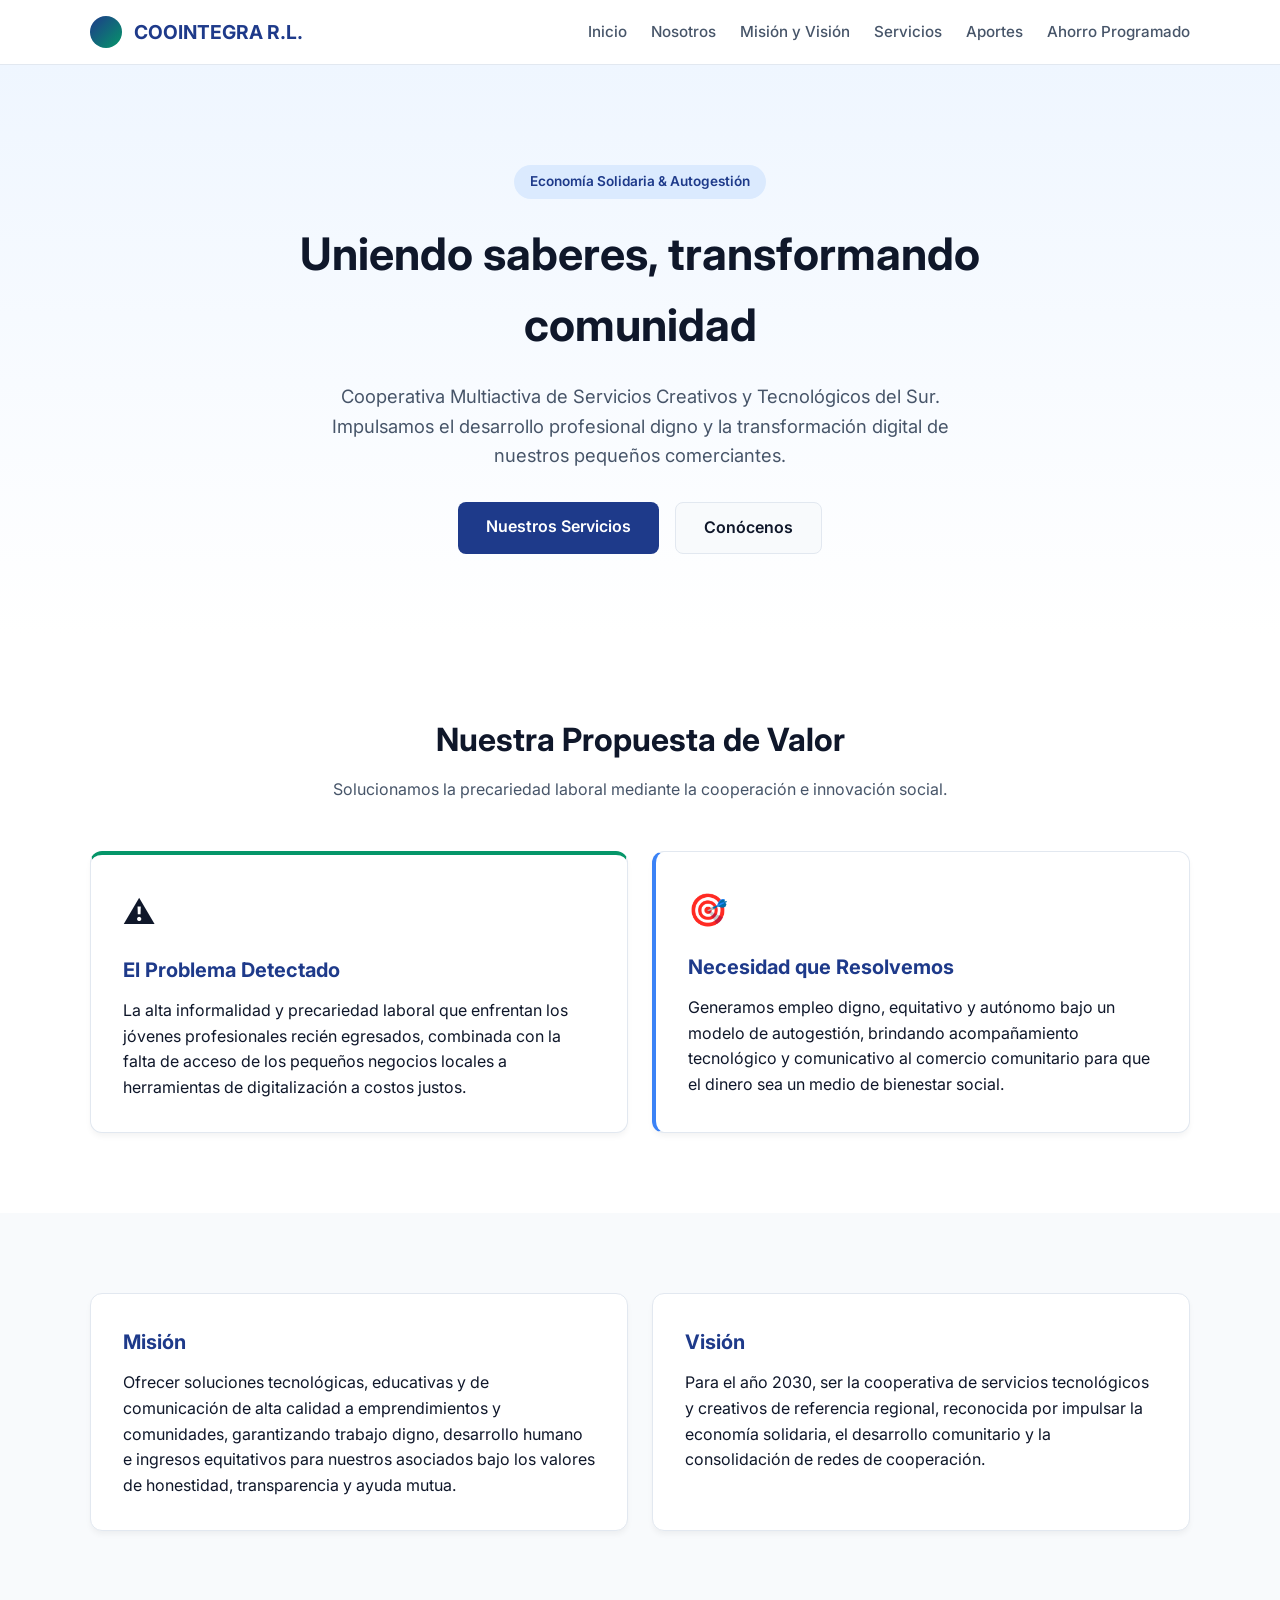
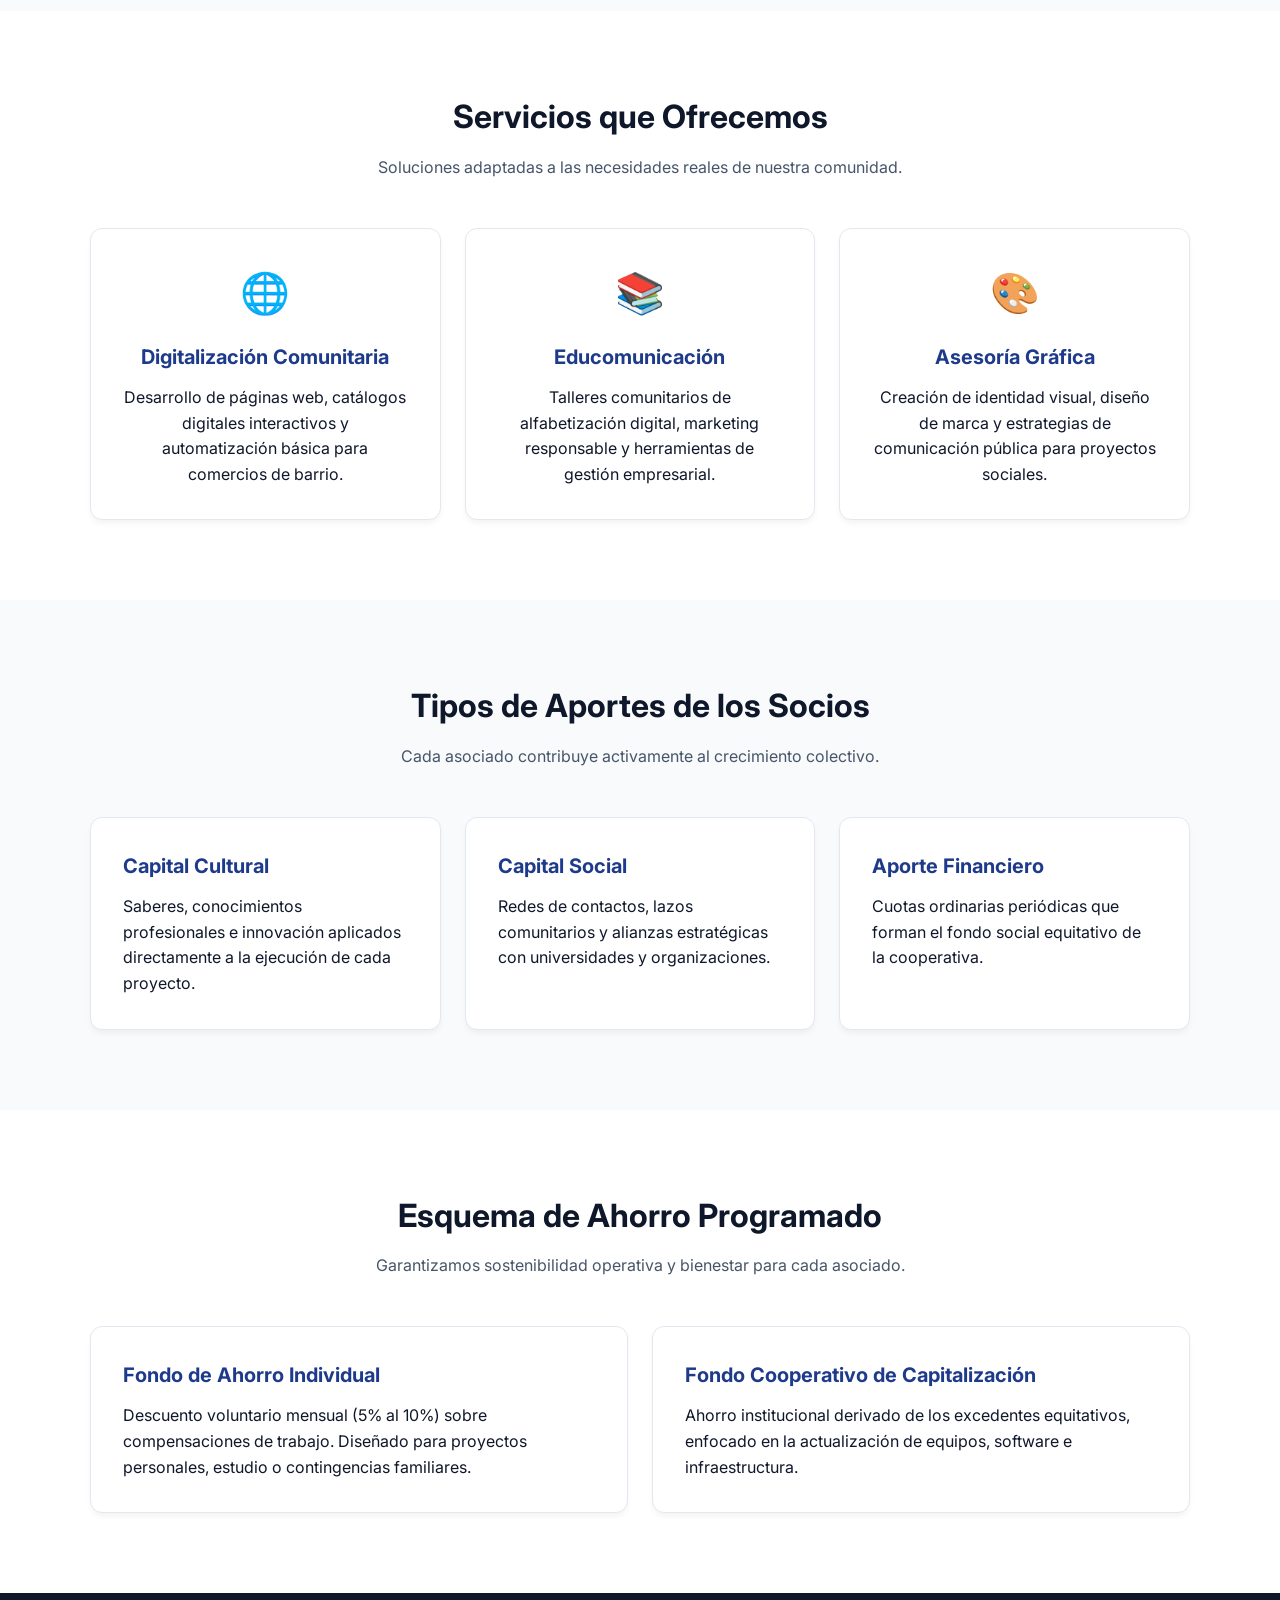
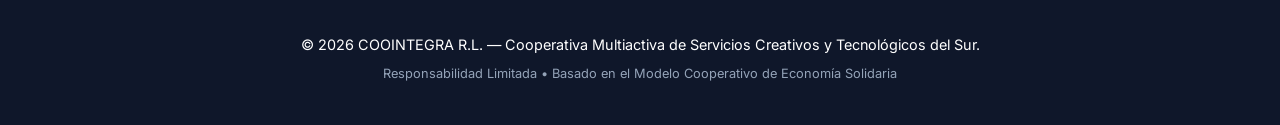
==== index.html @ c87e44e0 "Add files via upload" ====
<!DOCTYPE html>
<html lang="es">
<head>
    <meta charset="UTF-8">
    <meta name="viewport" content="width=device-width, initial-scale=1.0">
    <title>COOINTEGRA R.L.</title>
    <!-- Fuentes de Google -->
    <link rel="preconnect" href="https://fonts.googleapis.com">
    <link rel="preconnect" href="https://fonts.gstatic.com" crossorigin>
    <link href="https://fonts.googleapis.com/css2?family=Inter:wght@400;500;600;700&display=swap" rel="stylesheet">
    <!-- Archivo de estilos -->
    <link rel="stylesheet" href="styles.css">
</head>
<body>
    <header class="navbar">
        <div class="container nav-container">
            <div class="logo-container">
                <div class="logo-icon"></div>
                <span class="logo-text">COOINTEGRA R.L.</span>
            </div>
            <nav>
                <ul class="nav-links">
                    <li><a href="#inicio">Inicio</a></li>
                    <li><a href="#nosotros">Nosotros</a></li>
                    <li><a href="#mision-vision">Misión y Visión</a></li>
                    <li><a href="#servicios">Servicios</a></li>
                    <li><a href="#aportes">Aportes</a></li>
                    <li><a href="#ahorros">Ahorro Programado</a></li>
                </ul>
            </nav>
        </div>
    </header>

    <section id="inicio" class="hero">
        <div class="container">
            <span class="badge">Economía Solidaria &amp; Autogestión</span>
            <h1>Uniendo saberes, transformando comunidad</h1>
            <p>Cooperativa Multiactiva de Servicios Creativos y Tecnológicos del Sur. Impulsamos el desarrollo profesional digno y la transformación digital de nuestros pequeños comerciantes.</p>
            <div class="hero-buttons">
                <a href="#servicios" class="btn btn-primary">Nuestros Servicios</a>
                <a href="#nosotros" class="btn btn-secondary">Conócenos</a>
            </div>
        </div>
    </section>

    <section id="nosotros" class="section">
        <div class="container">
            <div class="section-title">
                <h2>Nuestra Propuesta de Valor</h2>
                <p>Solucionamos la precariedad laboral mediante la cooperación e innovación social.</p>
            </div>
            <div class="grid grid-2">
                <div class="card card-accent">
                    <div class="card-icon">⚠️</div>
                    <h3>El Problema Detectado</h3>
                    <p>La alta informalidad y precariedad laboral que enfrentan los jóvenes profesionales recién egresados, combinada con la falta de acceso de los pequeños negocios locales a herramientas de digitalización a costos justos.</p>
                </div>
                <div class="card highlight-card">
                    <div class="card-icon">🎯</div>
                    <h3>Necesidad que Resolvemos</h3>
                    <p>Generamos empleo digno, equitativo y autónomo bajo un modelo de autogestión, brindando acompañamiento tecnológico y comunicativo al comercio comunitario para que el dinero sea un medio de bienestar social.</p>
                </div>
            </div>
        </div>
    </section>

    <section id="mision-vision" class="section bg-light">
        <div class="container">
            <div class="grid grid-2">
                <div class="card">
                    <h3>Misión</h3>
                    <p>Ofrecer soluciones tecnológicas, educativas y de comunicación de alta calidad a emprendimientos y comunidades, garantizando trabajo digno, desarrollo humano e ingresos equitativos para nuestros asociados bajo los valores de honestidad, transparencia y ayuda mutua.</p>
                </div>
                <div class="card">
                    <h3>Visión</h3>
                    <p>Para el año 2030, ser la cooperativa de servicios tecnológicos y creativos de referencia regional, reconocida por impulsar la economía solidaria, el desarrollo comunitario y la consolidación de redes de cooperación.</p>
                </div>
            </div>
        </div>
    </section>

    <section id="servicios" class="section">
        <div class="container">
            <div class="section-title">
                <h2>Servicios que Ofrecemos</h2>
                <p>Soluciones adaptadas a las necesidades reales de nuestra comunidad.</p>
            </div>
            <div class="grid grid-3">
                <div class="card service-card">
                    <div class="service-icon">🌐</div>
                    <h3>Digitalización Comunitaria</h3>
                    <p>Desarrollo de páginas web, catálogos digitales interactivos y automatización básica para comercios de barrio.</p>
                </div>
                <div class="card service-card">
                    <div class="service-icon">📚</div>
                    <h3>Educomunicación</h3>
                    <p>Talleres comunitarios de alfabetización digital, marketing responsable y herramientas de gestión empresarial.</p>
                </div>
                <div class="card service-card">
                    <div class="service-icon">🎨</div>
                    <h3>Asesoría Gráfica</h3>
                    <p>Creación de identidad visual, diseño de marca y estrategias de comunicación pública para proyectos sociales.</p>
                </div>
            </div>
        </div>
    </section>

    <section id="aportes" class="section bg-light">
        <div class="container">
            <div class="section-title">
                <h2>Tipos de Aportes de los Socios</h2>
                <p>Cada asociado contribuye activamente al crecimiento colectivo.</p>
            </div>
            <div class="grid grid-3">
                <div class="card">
                    <h3>Capital Cultural</h3>
                    <p>Saberes, conocimientos profesionales e innovación aplicados directamente a la ejecución de cada proyecto.</p>
                </div>
                <div class="card">
                    <h3>Capital Social</h3>
                    <p>Redes de contactos, lazos comunitarios y alianzas estratégicas con universidades y organizaciones.</p>
                </div>
                <div class="card">
                    <h3>Aporte Financiero</h3>
                    <p>Cuotas ordinarias periódicas que forman el fondo social equitativo de la cooperativa.</p>
                </div>
            </div>
        </div>
    </section>

    <section id="ahorros" class="section">
        <div class="container">
            <div class="section-title">
                <h2>Esquema de Ahorro Programado</h2>
                <p>Garantizamos sostenibilidad operativa y bienestar para cada asociado.</p>
            </div>
            <div class="grid grid-2">
                <div class="card">
                    <h3>Fondo de Ahorro Individual</h3>
                    <p>Descuento voluntario mensual (5% al 10%) sobre compensaciones de trabajo. Diseñado para proyectos personales, estudio o contingencias familiares.</p>
                </div>
                <div class="card">
                    <h3>Fondo Cooperativo de Capitalización</h3>
                    <p>Ahorro institucional derivado de los excedentes equitativos, enfocado en la actualización de equipos, software e infraestructura.</p>
                </div>
            </div>
        </div>
    </section>

    <footer class="footer">
        <div class="container">
            <p>© 2026 COOINTEGRA R.L. — Cooperativa Multiactiva de Servicios Creativos y Tecnológicos del Sur.</p>
            <p class="footer-tagline">Responsabilidad Limitada • Basado en el Modelo Cooperativo de Economía Solidaria</p>
        </div>
    </footer>
</body>
</html>
---- styles.css ----
/* Variables de Color y Tipografía */
:root {
    --primary: #1e3a8a;
    --primary-light: #3b82f6;
    --accent: #059669;
    --bg-main: #ffffff;
    --bg-light: #f8fafc;
    --text-dark: #0f172a;
    --text-muted: #475569;
    --border-color: #e2e8f0;
    --radius: 12px;
    --transition: all 0.3s ease;
}

* {
    margin: 0;
    padding: 0;
    box-sizing: border-box;
}

body {
    font-family: 'Inter', sans-serif;
    background-color: var(--bg-main);
    color: var(--text-dark);
    line-height: 1.6;
}

.container {
    max-width: 1140px;
    margin: 0 auto;
    padding: 0 20px;
}

/* Navegación */
.navbar {
    background: rgba(255, 255, 255, 0.95);
    backdrop-filter: blur(10px);
    border-bottom: 1px solid var(--border-color);
    position: sticky;
    top: 0;
    z-index: 1000;
    padding: 16px 0;
}

.nav-container {
    display: flex;
    justify-content: space-between;
    align-items: center;
}

.logo-container {
    display: flex;
    align-items: center;
    gap: 12px;
}

.logo-icon {
    width: 32px;
    height: 32px;
    background: linear-gradient(135deg, var(--primary), var(--accent));
    border-radius: 50%;
}

.logo-text {
    font-weight: 700;
    font-size: 1.2rem;
    color: var(--primary);
}

.nav-links {
    display: flex;
    list-style: none;
    gap: 24px;
}

.nav-links a {
    text-decoration: none;
    color: var(--text-muted);
    font-size: 0.95rem;
    font-weight: 500;
    transition: var(--transition);
}

.nav-links a:hover {
    color: var(--primary);
}

/* Hero Section */
.hero {
    padding: 100px 0 80px;
    background: linear-gradient(180deg, #eff6ff 0%, #ffffff 100%);
    text-align: center;
}

.badge {
    background-color: #dbeafe;
    color: var(--primary);
    padding: 6px 16px;
    border-radius: 20px;
    font-size: 0.85rem;
    font-weight: 600;
    display: inline-block;
    margin-bottom: 20px;
}

.hero h1 {
    font-size: 2.8rem;
    font-weight: 700;
    color: var(--text-dark);
    max-width: 800px;
    margin: 0 auto 20px;
}

.hero p {
    font-size: 1.15rem;
    color: var(--text-muted);
    max-width: 680px;
    margin: 0 auto 32px;
}

.hero-buttons {
    display: flex;
    justify-content: center;
    gap: 16px;
}

.btn {
    padding: 12px 28px;
    border-radius: 8px;
    font-weight: 600;
    text-decoration: none;
    transition: var(--transition);
}

.btn-primary {
    background-color: var(--primary);
    color: white;
}

.btn-primary:hover {
    background-color: #1d4ed8;
}

.btn-secondary {
    background-color: var(--bg-light);
    color: var(--text-dark);
    border: 1px solid var(--border-color);
}

.btn-secondary:hover {
    background-color: #e2e8f0;
}

/* Secciones Generales */
.section {
    padding: 80px 0;
}

.bg-light {
    background-color: var(--bg-light);
}

.section-title {
    text-align: center;
    margin-bottom: 48px;
}

.section-title h2 {
    font-size: 2rem;
    color: var(--text-dark);
    margin-bottom: 12px;
}

.section-title p {
    color: var(--text-muted);
}

/* Grillas y Tarjetas */
.grid {
    display: grid;
    gap: 24px;
}

.grid-2 { grid-template-columns: repeat(auto-fit, minmax(320px, 1fr)); }
.grid-3 { grid-template-columns: repeat(auto-fit, minmax(280px, 1fr)); }

.card {
    background: white;
    padding: 32px;
    border-radius: var(--radius);
    border: 1px solid var(--border-color);
    box-shadow: 0 4px 6px -1px rgba(0, 0, 0, 0.05);
    transition: var(--transition);
}

.card:hover {
    transform: translateY(-4px);
    box-shadow: 0 10px 15px -3px rgba(0, 0, 0, 0.08);
}

.card-icon {
    font-size: 2rem;
    margin-bottom: 16px;
}

.card h3 {
    font-size: 1.25rem;
    margin-bottom: 12px;
    color: var(--primary);
}

.card-accent {
    border-top: 4px solid var(--accent);
}

.service-card {
    text-align: center;
}

.service-icon {
    font-size: 2.5rem;
    margin-bottom: 16px;
}

.highlight-card {
    border-left: 4px solid var(--primary-light);
}

/* Footer */
.footer {
    background-color: var(--text-dark);
    color: white;
    padding: 40px 0;
    text-align: center;
    font-size: 0.9rem;
}

.footer-tagline {
    color: #94a3b8;
    margin-top: 8px;
    font-size: 0.8rem;
}

/* Responsive */
@media (max-width: 768px) {
    .hero h1 { font-size: 2rem; }
    .nav-links { display: none; }
}
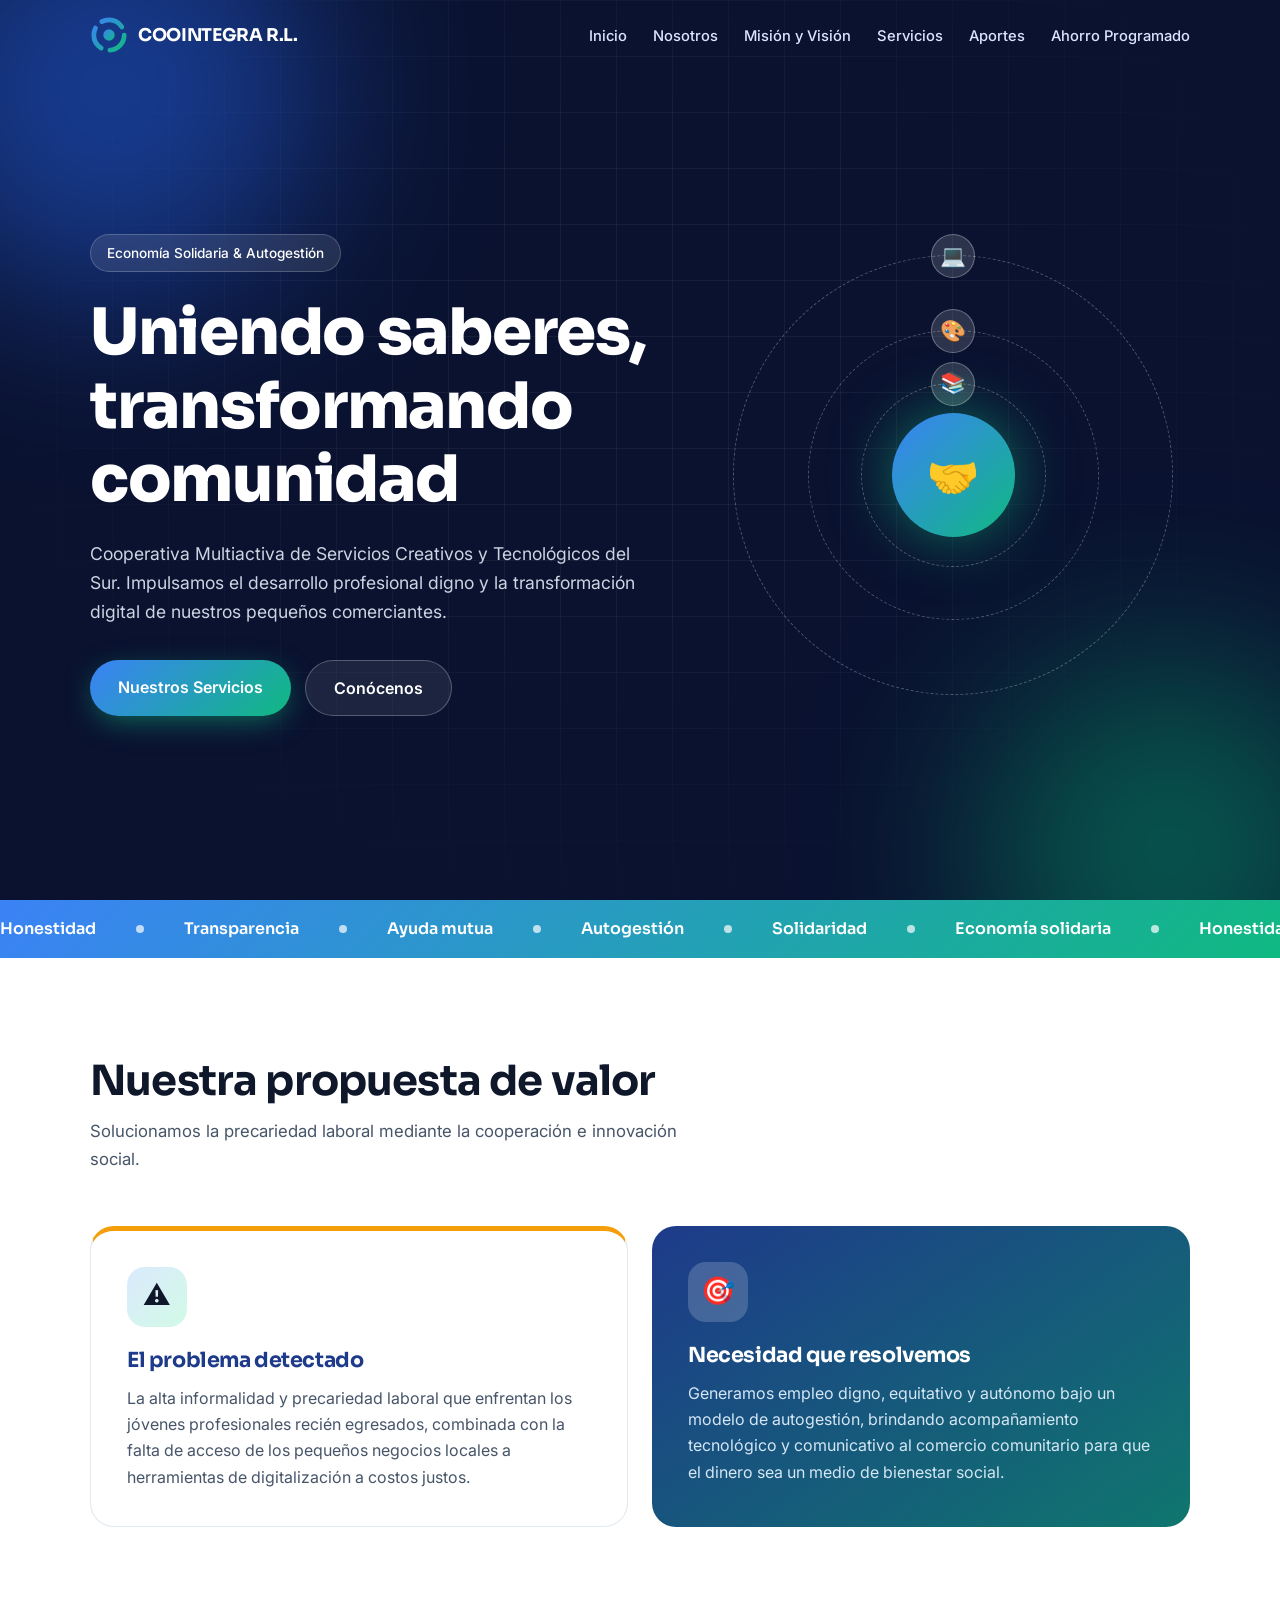
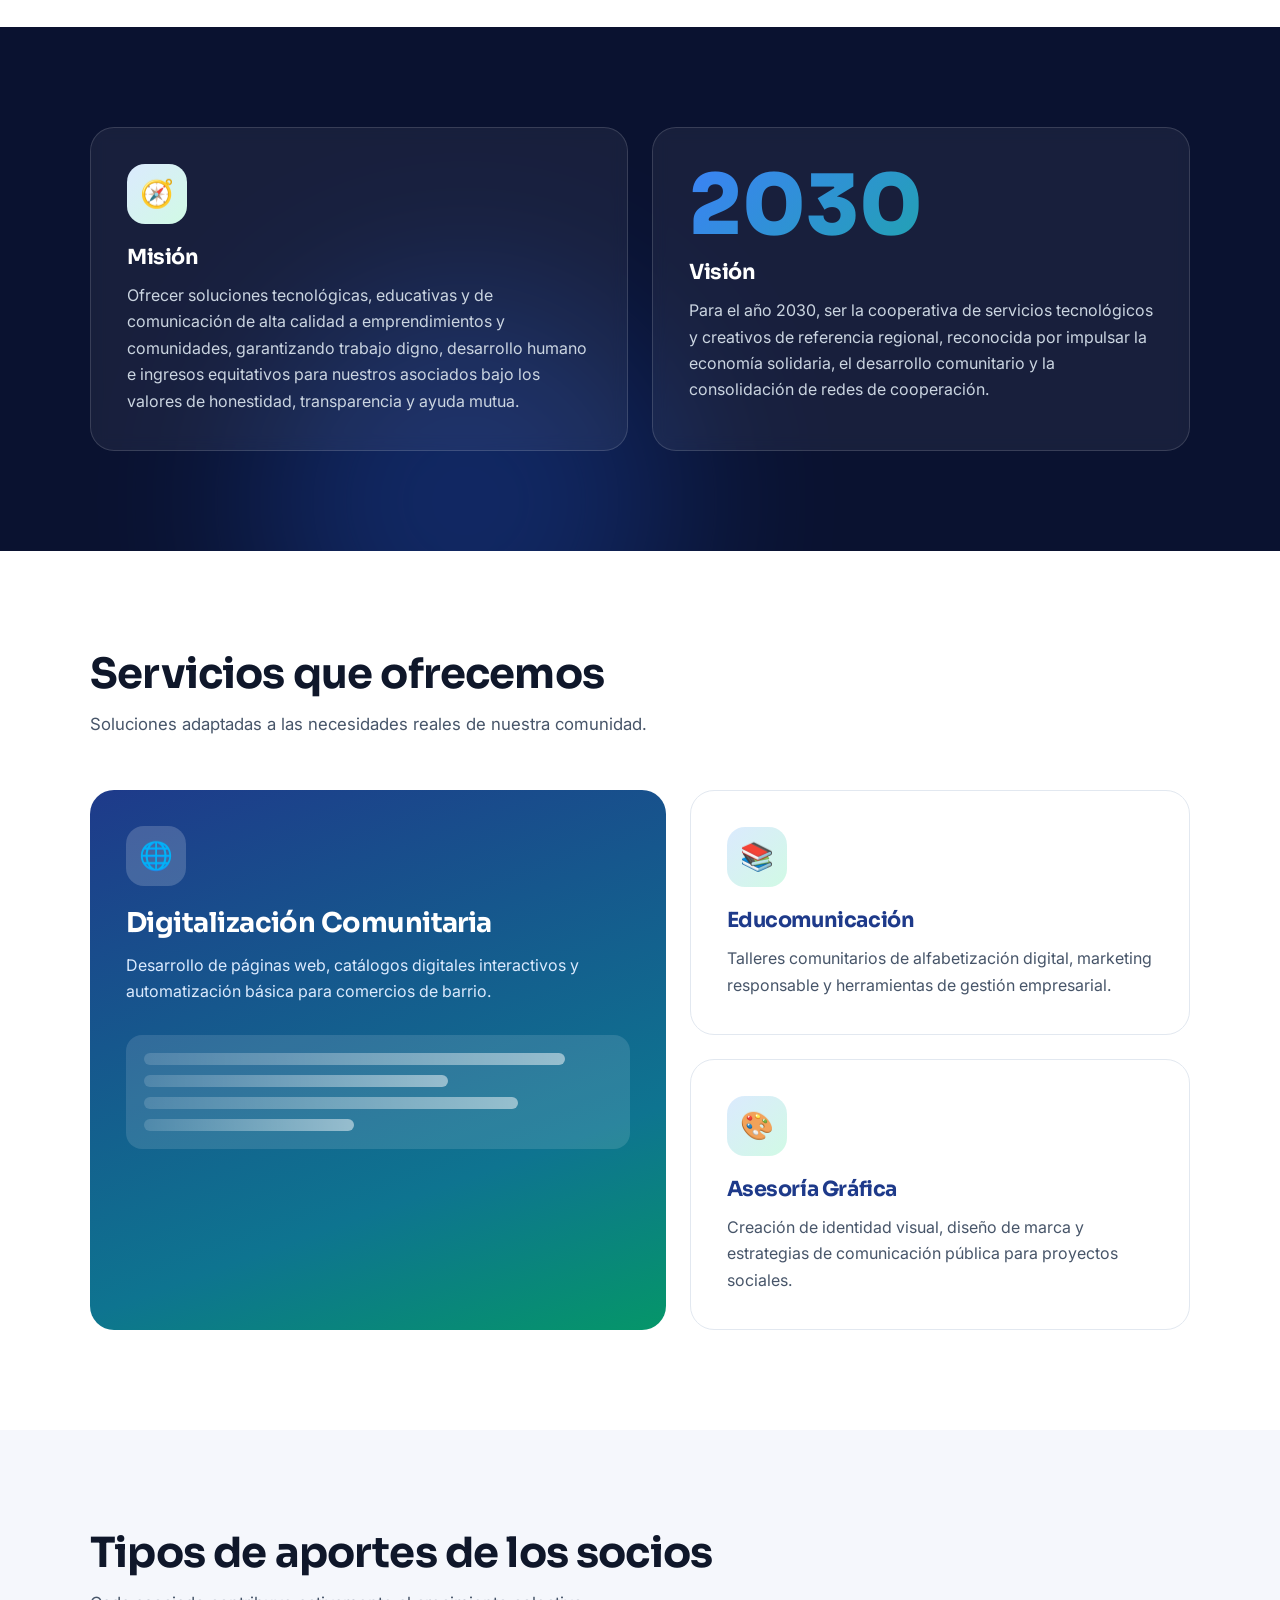
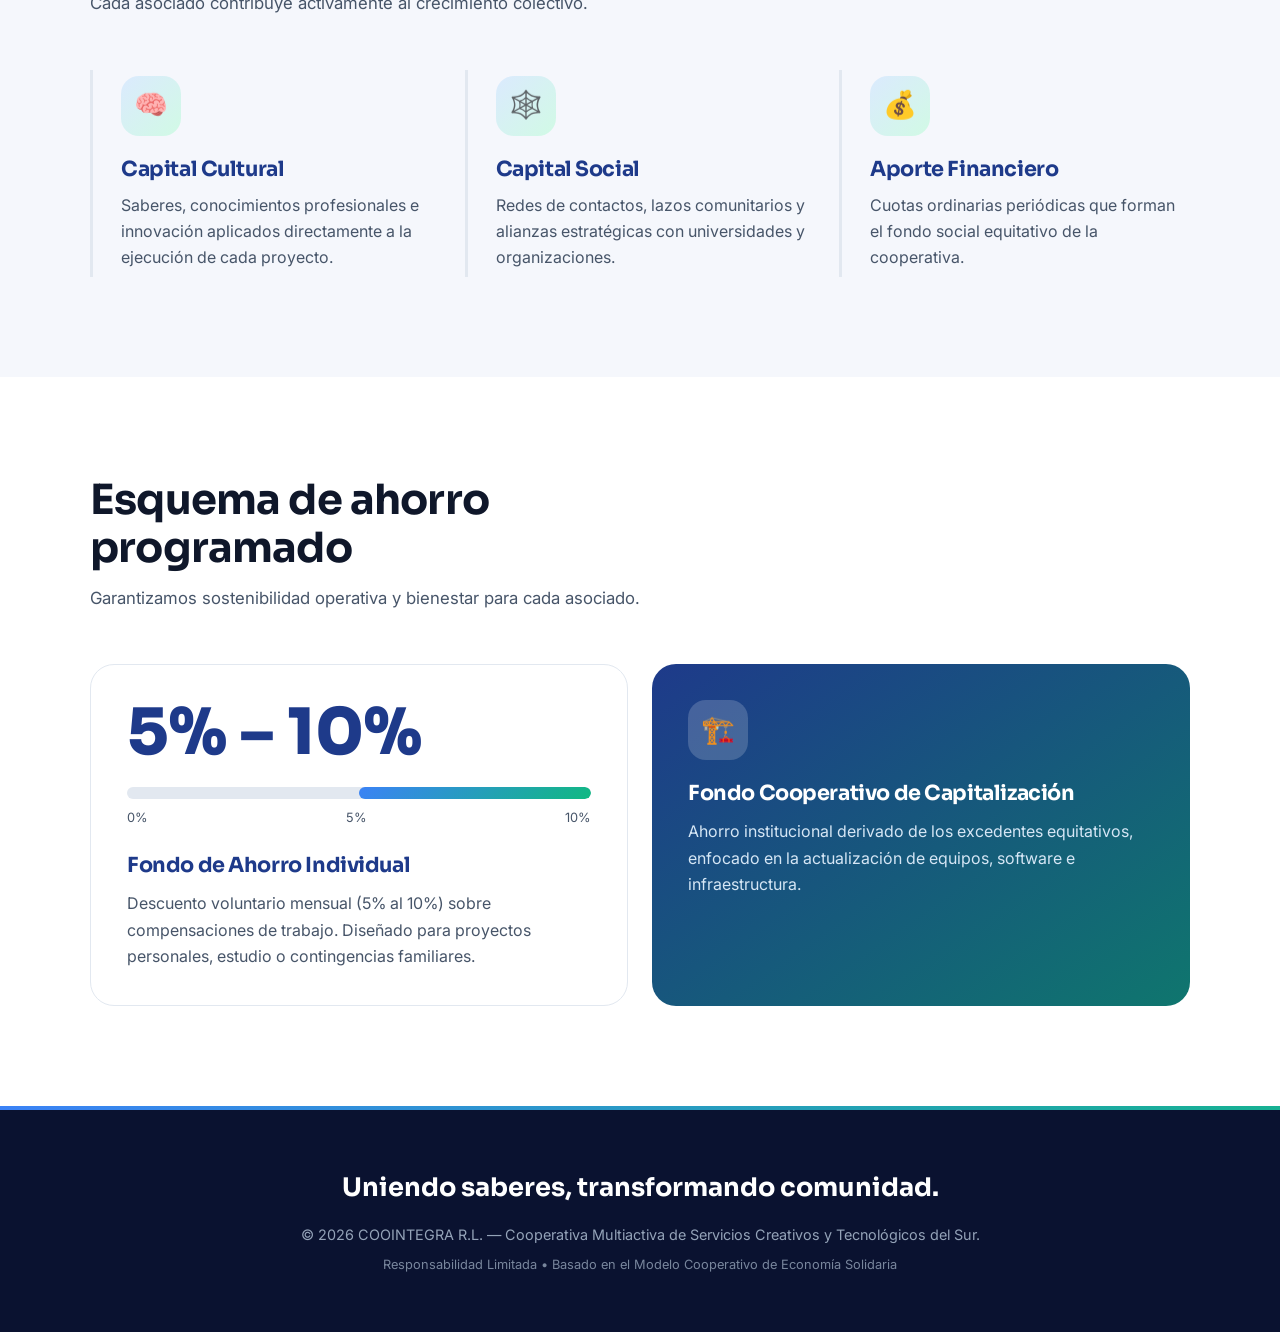
==== commit a7e9b680: "Add files via upload" ====
--- a/index.html
+++ b/index.html
@@ -3,21 +3,28 @@
 <head>
     <meta charset="UTF-8">
     <meta name="viewport" content="width=device-width, initial-scale=1.0">
-    <title>COOINTEGRA R.L.</title>
-    <!-- Fuentes de Google -->
+    <title>COOINTEGRA R.L. | Uniendo saberes, transformando comunidad</title>
+    <meta name="description" content="Cooperativa Multiactiva de Servicios Creativos y Tecnológicos del Sur. Trabajo digno, autogestión y transformación digital para nuestra comunidad.">
+    <script>document.documentElement.className = 'js';</script>
     <link rel="preconnect" href="https://fonts.googleapis.com">
     <link rel="preconnect" href="https://fonts.gstatic.com" crossorigin>
-    <link href="https://fonts.googleapis.com/css2?family=Inter:wght@400;500;600;700&display=swap" rel="stylesheet">
-    <!-- Archivo de estilos -->
+    <link href="https://fonts.googleapis.com/css2?family=Inter:wght@400;500;600&family=Sora:wght@600;700;800&display=swap" rel="stylesheet">
     <link rel="stylesheet" href="styles.css">
 </head>
 <body>
+    <div class="progress"></div>
+
     <header class="navbar">
         <div class="container nav-container">
-            <div class="logo-container">
-                <div class="logo-icon"></div>
+            <a href="#inicio" class="logo-container" aria-label="COOINTEGRA R.L. - Inicio">
+                <svg class="logo" viewBox="0 0 40 40" aria-hidden="true">
+                    <defs><linearGradient id="lg" x1="0" y1="0" x2="1" y2="1"><stop offset="0" stop-color="#3b82f6"/><stop offset="1" stop-color="#10b981"/></linearGradient></defs>
+                    <circle class="logo-ring" cx="20" cy="20" r="16" fill="none" stroke="url(#lg)" stroke-width="5" stroke-linecap="round" stroke-dasharray="24 9.5"/>
+                    <circle cx="20" cy="20" r="6" fill="url(#lg)"/>
+                </svg>
                 <span class="logo-text">COOINTEGRA R.L.</span>
-            </div>
+            </a>
+            <button class="menu-btn" aria-label="Abrir menú" aria-expanded="false"><span></span><span></span><span></span></button>
             <nav>
                 <ul class="nav-links">
                     <li><a href="#inicio">Inicio</a></li>
@@ -32,46 +39,66 @@
     </header>
 
     <section id="inicio" class="hero">
-        <div class="container">
-            <span class="badge">Economía Solidaria &amp; Autogestión</span>
-            <h1>Uniendo saberes, transformando comunidad</h1>
-            <p>Cooperativa Multiactiva de Servicios Creativos y Tecnológicos del Sur. Impulsamos el desarrollo profesional digno y la transformación digital de nuestros pequeños comerciantes.</p>
-            <div class="hero-buttons">
-                <a href="#servicios" class="btn btn-primary">Nuestros Servicios</a>
-                <a href="#nosotros" class="btn btn-secondary">Conócenos</a>
-            </div>
-        </div>
-    </section>
+        <div class="blob b1"></div>
+        <div class="blob b2"></div>
+        <div class="container hero-grid">
+            <div>
+                <span class="badge up">Economía Solidaria &amp; Autogestión</span>
+                <h1 class="up" style="--d:.15s">Uniendo saberes, transformando comunidad</h1>
+                <p class="up" style="--d:.3s">Cooperativa Multiactiva de Servicios Creativos y Tecnológicos del Sur. Impulsamos el desarrollo profesional digno y la transformación digital de nuestros pequeños comerciantes.</p>
+                <div class="hero-buttons up" style="--d:.45s">
+                    <a href="#servicios" class="btn btn-primary">Nuestros Servicios</a>
+                    <a href="#nosotros" class="btn btn-secondary">Conócenos</a>
+                </div>
+            </div>
+            <div class="hero-visual up" style="--d:.3s" aria-hidden="true">
+                <div class="core">🤝</div>
+                <div class="ring r1"><i>💻</i></div>
+                <div class="ring r2"><i>🎨</i></div>
+                <div class="ring r3"><i>📚</i></div>
+            </div>
+        </div>
+    </section>
+
+    <div class="marquee" aria-hidden="true">
+        <div class="track">
+            <span>Honestidad</span><span>Transparencia</span><span>Ayuda mutua</span><span>Autogestión</span><span>Solidaridad</span><span>Economía solidaria</span>
+            <span>Honestidad</span><span>Transparencia</span><span>Ayuda mutua</span><span>Autogestión</span><span>Solidaridad</span><span>Economía solidaria</span>
+        </div>
+    </div>
 
     <section id="nosotros" class="section">
         <div class="container">
-            <div class="section-title">
-                <h2>Nuestra Propuesta de Valor</h2>
+            <div class="section-title" data-reveal>
+                <h2>Nuestra propuesta de valor</h2>
                 <p>Solucionamos la precariedad laboral mediante la cooperación e innovación social.</p>
             </div>
             <div class="grid grid-2">
-                <div class="card card-accent">
-                    <div class="card-icon">⚠️</div>
-                    <h3>El Problema Detectado</h3>
+                <div class="card card-warn" data-reveal>
+                    <div class="icon">⚠️</div>
+                    <h3>El problema detectado</h3>
                     <p>La alta informalidad y precariedad laboral que enfrentan los jóvenes profesionales recién egresados, combinada con la falta de acceso de los pequeños negocios locales a herramientas de digitalización a costos justos.</p>
                 </div>
-                <div class="card highlight-card">
-                    <div class="card-icon">🎯</div>
-                    <h3>Necesidad que Resolvemos</h3>
+                <div class="card card-solid" data-reveal style="--d:.15s">
+                    <div class="icon">🎯</div>
+                    <h3>Necesidad que resolvemos</h3>
                     <p>Generamos empleo digno, equitativo y autónomo bajo un modelo de autogestión, brindando acompañamiento tecnológico y comunicativo al comercio comunitario para que el dinero sea un medio de bienestar social.</p>
                 </div>
             </div>
         </div>
     </section>
 
-    <section id="mision-vision" class="section bg-light">
+    <section id="mision-vision" class="section dark">
+        <div class="blob b1"></div>
         <div class="container">
             <div class="grid grid-2">
-                <div class="card">
+                <div class="card" data-reveal>
+                    <div class="icon">🧭</div>
                     <h3>Misión</h3>
                     <p>Ofrecer soluciones tecnológicas, educativas y de comunicación de alta calidad a emprendimientos y comunidades, garantizando trabajo digno, desarrollo humano e ingresos equitativos para nuestros asociados bajo los valores de honestidad, transparencia y ayuda mutua.</p>
                 </div>
-                <div class="card">
+                <div class="card" data-reveal style="--d:.15s">
+                    <div class="year">2030</div>
                     <h3>Visión</h3>
                     <p>Para el año 2030, ser la cooperativa de servicios tecnológicos y creativos de referencia regional, reconocida por impulsar la economía solidaria, el desarrollo comunitario y la consolidación de redes de cooperación.</p>
                 </div>
@@ -81,23 +108,24 @@
 
     <section id="servicios" class="section">
         <div class="container">
-            <div class="section-title">
-                <h2>Servicios que Ofrecemos</h2>
+            <div class="section-title" data-reveal>
+                <h2>Servicios que ofrecemos</h2>
                 <p>Soluciones adaptadas a las necesidades reales de nuestra comunidad.</p>
             </div>
-            <div class="grid grid-3">
-                <div class="card service-card">
-                    <div class="service-icon">🌐</div>
+            <div class="bento">
+                <div class="card big" data-reveal>
+                    <div class="icon">🌐</div>
                     <h3>Digitalización Comunitaria</h3>
                     <p>Desarrollo de páginas web, catálogos digitales interactivos y automatización básica para comercios de barrio.</p>
-                </div>
-                <div class="card service-card">
-                    <div class="service-icon">📚</div>
+                    <div class="mock" aria-hidden="true"><b></b><b></b><b></b><b></b></div>
+                </div>
+                <div class="card" data-reveal style="--d:.12s">
+                    <div class="icon">📚</div>
                     <h3>Educomunicación</h3>
                     <p>Talleres comunitarios de alfabetización digital, marketing responsable y herramientas de gestión empresarial.</p>
                 </div>
-                <div class="card service-card">
-                    <div class="service-icon">🎨</div>
+                <div class="card" data-reveal style="--d:.24s">
+                    <div class="icon">🎨</div>
                     <h3>Asesoría Gráfica</h3>
                     <p>Creación de identidad visual, diseño de marca y estrategias de comunicación pública para proyectos sociales.</p>
                 </div>
@@ -107,20 +135,23 @@
 
     <section id="aportes" class="section bg-light">
         <div class="container">
-            <div class="section-title">
-                <h2>Tipos de Aportes de los Socios</h2>
+            <div class="section-title" data-reveal>
+                <h2>Tipos de aportes de los socios</h2>
                 <p>Cada asociado contribuye activamente al crecimiento colectivo.</p>
             </div>
-            <div class="grid grid-3">
-                <div class="card">
+            <div class="cols">
+                <div class="col" data-reveal>
+                    <div class="icon">🧠</div>
                     <h3>Capital Cultural</h3>
                     <p>Saberes, conocimientos profesionales e innovación aplicados directamente a la ejecución de cada proyecto.</p>
                 </div>
-                <div class="card">
+                <div class="col" data-reveal style="--d:.12s">
+                    <div class="icon">🕸️</div>
                     <h3>Capital Social</h3>
                     <p>Redes de contactos, lazos comunitarios y alianzas estratégicas con universidades y organizaciones.</p>
                 </div>
-                <div class="card">
+                <div class="col" data-reveal style="--d:.24s">
+                    <div class="icon">💰</div>
                     <h3>Aporte Financiero</h3>
                     <p>Cuotas ordinarias periódicas que forman el fondo social equitativo de la cooperativa.</p>
                 </div>
@@ -130,16 +161,20 @@
 
     <section id="ahorros" class="section">
         <div class="container">
-            <div class="section-title">
-                <h2>Esquema de Ahorro Programado</h2>
+            <div class="section-title" data-reveal>
+                <h2>Esquema de ahorro programado</h2>
                 <p>Garantizamos sostenibilidad operativa y bienestar para cada asociado.</p>
             </div>
-            <div class="grid grid-2">
-                <div class="card">
+            <div class="split">
+                <div class="card" data-reveal>
+                    <div class="big-num">5% – 10%</div>
+                    <div class="bar"><i></i></div>
+                    <div class="scale"><span>0%</span><span>5%</span><span>10%</span></div>
                     <h3>Fondo de Ahorro Individual</h3>
                     <p>Descuento voluntario mensual (5% al 10%) sobre compensaciones de trabajo. Diseñado para proyectos personales, estudio o contingencias familiares.</p>
                 </div>
-                <div class="card">
+                <div class="card card-solid" data-reveal style="--d:.15s">
+                    <div class="icon">🏗️</div>
                     <h3>Fondo Cooperativo de Capitalización</h3>
                     <p>Ahorro institucional derivado de los excedentes equitativos, enfocado en la actualización de equipos, software e infraestructura.</p>
                 </div>
@@ -149,9 +184,24 @@
 
     <footer class="footer">
         <div class="container">
+            <p class="slogan">Uniendo saberes, transformando comunidad.</p>
             <p>© 2026 COOINTEGRA R.L. — Cooperativa Multiactiva de Servicios Creativos y Tecnológicos del Sur.</p>
             <p class="footer-tagline">Responsabilidad Limitada • Basado en el Modelo Cooperativo de Economía Solidaria</p>
         </div>
     </footer>
+
+    <script>
+        const d = document, nav = d.querySelector('.navbar'), btn = d.querySelector('.menu-btn'), bar = d.querySelector('.progress');
+        const io = new IntersectionObserver(es => es.forEach(e => { if (e.isIntersecting) { e.target.classList.add('in'); io.unobserve(e.target); } }), { threshold: .15 });
+        d.querySelectorAll('[data-reveal]').forEach(el => io.observe(el));
+        const setMenu = o => { nav.classList.toggle('open', o); btn.setAttribute('aria-expanded', o); };
+        btn.onclick = () => setMenu(!nav.classList.contains('open'));
+        d.querySelectorAll('.nav-links a').forEach(a => a.onclick = () => setMenu(false));
+        const onScroll = () => {
+            nav.classList.toggle('scrolled', scrollY > 20);
+            bar.style.transform = 'scaleX(' + scrollY / Math.max(1, d.documentElement.scrollHeight - innerHeight) + ')';
+        };
+        addEventListener('scroll', onScroll, { passive: true }); onScroll();
+    </script>
 </body>
-</html>+</html>
--- a/styles.css
+++ b/styles.css
@@ -1,248 +1,169 @@
-/* Variables de Color y Tipografía */
+/* ===== Variables ===== */
 :root {
+    --navy: #0a1230;
     --primary: #1e3a8a;
-    --primary-light: #3b82f6;
+    --blue: #3b82f6;
     --accent: #059669;
-    --bg-main: #ffffff;
-    --bg-light: #f8fafc;
-    --text-dark: #0f172a;
-    --text-muted: #475569;
-    --border-color: #e2e8f0;
-    --radius: 12px;
-    --transition: all 0.3s ease;
+    --mint: #34d399;
+    --bg-light: #f5f7fc;
+    --text: #0f172a;
+    --muted: #475569;
+    --border: #e2e8f0;
+    --grad: linear-gradient(135deg, #3b82f6, #10b981);
+    --ease: cubic-bezier(.2, .8, .2, 1);
 }
 
-* {
-    margin: 0;
-    padding: 0;
-    box-sizing: border-box;
+* { margin: 0; padding: 0; box-sizing: border-box; }
+html { scroll-behavior: smooth; scroll-padding-top: 72px; }
+body { font-family: Inter, system-ui, sans-serif; color: var(--text); line-height: 1.65; overflow-x: hidden; }
+h1, h2, h3, .logo-text { font-family: Sora, Inter, sans-serif; line-height: 1.15; letter-spacing: -.02em; }
+:focus-visible { outline: 3px solid var(--mint); outline-offset: 3px; }
+.container { max-width: 1140px; margin: 0 auto; padding: 0 20px; }
+
+.progress { position: fixed; inset: 0 0 auto; height: 3px; background: var(--grad); transform: scaleX(0); transform-origin: left; z-index: 2000; }
+
+/* ===== Navegación ===== */
+.navbar { --fg: #dbe4ff; --fg2: #fff; position: fixed; inset: 0 0 auto; z-index: 1000; padding: 16px 0; transition: background .3s, padding .3s, box-shadow .3s; }
+.navbar.scrolled { --fg: var(--muted); --fg2: var(--primary); padding: 10px 0; background: rgba(255, 255, 255, .88); backdrop-filter: blur(14px); box-shadow: 0 1px 0 var(--border); }
+.nav-container { display: flex; justify-content: space-between; align-items: center; }
+.logo-container { display: flex; align-items: center; gap: 10px; text-decoration: none; }
+.logo { width: 38px; height: 38px; overflow: visible; }
+.logo-ring { transform-origin: 20px 20px; animation: spin 14s linear infinite; }
+.logo-text { font-weight: 700; font-size: 1.1rem; color: var(--fg2); transition: color .3s; }
+.nav-links { display: flex; list-style: none; gap: 26px; }
+.nav-links a { position: relative; text-decoration: none; color: var(--fg); font-size: .92rem; font-weight: 500; padding: 4px 0; transition: color .3s; }
+.nav-links a::after { content: ""; position: absolute; left: 0; bottom: 0; height: 2px; width: 100%; background: var(--grad); transform: scaleX(0); transform-origin: left; transition: transform .3s var(--ease); }
+.nav-links a:hover { color: var(--fg2); }
+.nav-links a:hover::after { transform: scaleX(1); }
+.menu-btn { display: none; background: none; border: 0; width: 40px; height: 40px; cursor: pointer; flex-direction: column; justify-content: center; align-items: center; gap: 6px; }
+.menu-btn span { width: 24px; height: 2px; background: var(--fg2); transition: transform .3s, opacity .3s; }
+.navbar.open .menu-btn span:nth-child(1) { transform: translateY(8px) rotate(45deg); }
+.navbar.open .menu-btn span:nth-child(2) { opacity: 0; }
+.navbar.open .menu-btn span:nth-child(3) { transform: translateY(-8px) rotate(-45deg); }
+
+/* ===== Hero ===== */
+.hero { position: relative; overflow: hidden; background: var(--navy); color: #fff; padding: 150px 0 100px; min-height: 100vh; display: flex; align-items: center; }
+.hero::before { content: ""; position: absolute; inset: 0; background-image: linear-gradient(rgba(255, 255, 255, .05) 1px, transparent 1px), linear-gradient(90deg, rgba(255, 255, 255, .05) 1px, transparent 1px); background-size: 56px 56px; -webkit-mask-image: radial-gradient(ellipse at 50% 40%, #000 30%, transparent 75%); mask-image: radial-gradient(ellipse at 50% 40%, #000 30%, transparent 75%); }
+.blob { position: absolute; border-radius: 50%; filter: blur(90px); opacity: .5; animation: float 12s ease-in-out infinite; }
+.b1 { width: 420px; height: 420px; background: #2563eb; top: -120px; left: -100px; }
+.b2 { width: 380px; height: 380px; background: #059669; bottom: -140px; right: -80px; animation-delay: -5s; }
+.hero-grid { position: relative; display: grid; grid-template-columns: 1.1fr .9fr; gap: 48px; align-items: center; }
+.badge { display: inline-block; padding: 7px 16px; border-radius: 99px; background: rgba(255, 255, 255, .1); border: 1px solid rgba(255, 255, 255, .2); font-size: .85rem; font-weight: 500; margin-bottom: 24px; backdrop-filter: blur(6px); }
+.hero h1 { font-size: clamp(2.3rem, 5.4vw, 4rem); font-weight: 800; margin-bottom: 22px; }
+.hero p { font-size: 1.1rem; color: #cbd5e1; max-width: 560px; margin-bottom: 34px; }
+.hero-buttons { display: flex; gap: 14px; flex-wrap: wrap; }
+.btn { padding: 14px 28px; border-radius: 99px; font-weight: 600; text-decoration: none; transition: transform .3s var(--ease), box-shadow .3s, background .3s; }
+.btn-primary { background: var(--grad); color: #fff; box-shadow: 0 8px 30px -6px rgba(16, 185, 129, .6); }
+.btn-primary:hover { transform: translateY(-3px); box-shadow: 0 14px 34px -6px rgba(59, 130, 246, .7); }
+.btn-secondary { background: rgba(255, 255, 255, .08); border: 1px solid rgba(255, 255, 255, .25); color: #fff; }
+.btn-secondary:hover { background: rgba(255, 255, 255, .18); transform: translateY(-3px); }
+.up { opacity: 0; animation: up .9s var(--ease) forwards; animation-delay: var(--d, 0s); }
+
+/* Órbitas animadas */
+.hero-visual { position: relative; width: min(100%, 440px); aspect-ratio: 1; margin-inline: auto; }
+.core { position: absolute; inset: 36%; border-radius: 50%; background: var(--grad); display: grid; place-items: center; font-size: 2.6rem; box-shadow: 0 0 60px rgba(16, 185, 129, .55); animation: pulse 3s ease-in-out infinite; }
+.ring { position: absolute; border-radius: 50%; border: 1px dashed rgba(255, 255, 255, .28); animation: spin var(--t) linear infinite; }
+.ring i { position: absolute; top: -22px; left: calc(50% - 22px); width: 44px; height: 44px; border-radius: 50%; display: grid; place-items: center; font-style: normal; font-size: 1.3rem; background: rgba(255, 255, 255, .14); border: 1px solid rgba(255, 255, 255, .3); backdrop-filter: blur(6px); animation: spin var(--t) linear infinite reverse; }
+.r1 { inset: 0; --t: 24s; }
+.r2 { inset: 17%; --t: 17s; animation-direction: reverse; }
+.r2 i { animation-direction: normal; }
+.r3 { inset: 29%; --t: 11s; }
+
+/* Banda de valores */
+.marquee { background: var(--grad); color: #fff; overflow: hidden; padding: 16px 0; font-family: Sora, sans-serif; font-weight: 600; }
+.track { display: flex; width: max-content; animation: scroll 32s linear infinite; }
+.track span { display: flex; align-items: center; gap: 40px; padding-right: 40px; white-space: nowrap; }
+.track span::after { content: ""; width: 8px; height: 8px; border-radius: 50%; background: rgba(255, 255, 255, .7); }
+.marquee:hover .track { animation-play-state: paused; }
+
+/* ===== Secciones ===== */
+.section { padding: 100px 0; }
+.bg-light { background: var(--bg-light); }
+.section-title { max-width: 640px; margin-bottom: 52px; }
+.section-title h2 { font-size: clamp(1.8rem, 3.6vw, 2.6rem); font-weight: 700; margin-bottom: 12px; }
+.section-title p { color: var(--muted); font-size: 1.05rem; }
+
+.grid { display: grid; gap: 24px; }
+.grid-2 { grid-template-columns: repeat(auto-fit, minmax(min(100%, 340px), 1fr)); }
+
+.card { position: relative; overflow: hidden; background: #fff; padding: 36px; border-radius: 24px; border: 1px solid var(--border); transition: transform .4s var(--ease), box-shadow .4s; }
+.card:hover { transform: translateY(-6px); box-shadow: 0 24px 50px -20px rgba(30, 58, 138, .35); }
+.card h3 { font-size: 1.3rem; margin-bottom: 12px; color: var(--primary); }
+.card p, .col p { color: var(--muted); }
+.icon { width: 60px; height: 60px; border-radius: 18px; display: grid; place-items: center; font-size: 1.7rem; background: linear-gradient(135deg, #dbeafe, #d1fae5); margin-bottom: 22px; transition: transform .4s var(--ease); }
+.card:hover .icon, .col:hover .icon { transform: rotate(-8deg) scale(1.12); }
+
+.card-warn { border-top: 5px solid #f59e0b; }
+.card-solid { background: linear-gradient(145deg, var(--primary), #0f766e); border: 0; }
+.card-solid h3 { color: #fff; }
+.card-solid p { color: #d5e6f5; }
+.card-solid .icon, .big .icon { background: rgba(255, 255, 255, .18); }
+
+/* Misión y visión */
+.dark { position: relative; overflow: hidden; background: var(--navy); }
+.dark .blob { opacity: .28; top: auto; bottom: -160px; left: 20%; }
+.dark .container { position: relative; }
+.dark .card { background: rgba(255, 255, 255, .06); border-color: rgba(255, 255, 255, .14); backdrop-filter: blur(8px); }
+.dark .card h3 { color: #fff; }
+.dark .card p { color: #cbd5e1; }
+.year { font-family: Sora, sans-serif; font-size: clamp(3.5rem, 8vw, 5.2rem); font-weight: 800; line-height: 1; margin-bottom: 14px; background: var(--grad); -webkit-background-clip: text; background-clip: text; color: transparent; }
+
+/* Servicios */
+.bento { display: grid; gap: 24px; grid-template-columns: 1.15fr 1fr; }
+.big { grid-row: span 2; background: linear-gradient(160deg, var(--primary), #0e7490 70%, var(--accent)); border: 0; }
+.big h3 { color: #fff; font-size: 1.7rem; }
+.big p { color: #dbeafe; }
+.mock { margin-top: 30px; padding: 18px; border-radius: 16px; background: rgba(255, 255, 255, .12); display: grid; gap: 10px; }
+.mock b { height: 12px; border-radius: 9px; background: linear-gradient(90deg, rgba(255, 255, 255, .15), rgba(255, 255, 255, .5), rgba(255, 255, 255, .15)); background-size: 200% 100%; animation: shine 2.6s linear infinite; }
+.mock b:nth-child(1) { width: 90%; }
+.mock b:nth-child(2) { width: 65%; animation-delay: -.6s; }
+.mock b:nth-child(3) { width: 80%; animation-delay: -1.2s; }
+.mock b:nth-child(4) { width: 45%; animation-delay: -1.8s; }
+
+/* Aportes */
+.cols { display: grid; gap: 24px; grid-template-columns: repeat(auto-fit, minmax(min(100%, 260px), 1fr)); }
+.col { padding: 6px 0 6px 28px; border-left: 3px solid var(--border); transition: border-color .3s; }
+.col:hover { border-color: var(--accent); }
+.col h3 { font-size: 1.3rem; margin-bottom: 10px; color: var(--primary); }
+
+/* Ahorros */
+.split { display: grid; gap: 24px; grid-template-columns: 1fr 1fr; }
+.big-num { font-family: Sora, sans-serif; font-size: clamp(2.6rem, 6vw, 4rem); font-weight: 800; color: var(--primary); line-height: 1; }
+.bar { height: 12px; border-radius: 99px; background: var(--border); margin: 22px 0 8px; overflow: hidden; }
+.bar i { display: block; height: 100%; width: 0; margin-left: 50%; background: var(--grad); border-radius: 99px; transition: width 1.6s var(--ease) .4s; }
+.in .bar i, html:not(.js) .bar i { width: 50%; }
+.scale { display: flex; justify-content: space-between; font-size: .8rem; color: var(--muted); margin-bottom: 26px; }
+
+/* Footer */
+.footer { background: var(--navy); color: #94a3b8; padding: 56px 0; text-align: center; font-size: .9rem; border-top: 4px solid; border-image: var(--grad) 1; }
+.slogan { font-family: Sora, sans-serif; font-size: clamp(1.2rem, 3vw, 1.6rem); font-weight: 700; color: #fff; margin-bottom: 14px; }
+.footer-tagline { margin-top: 8px; font-size: .8rem; opacity: .8; }
+
+/* ===== Animaciones ===== */
+.js [data-reveal] { opacity: 0; }
+.js [data-reveal].in { opacity: 1; animation: up .8s var(--ease) backwards; animation-delay: var(--d, 0s); }
+@keyframes up { from { opacity: 0; transform: translateY(28px); } to { opacity: 1; transform: none; } }
+@keyframes spin { to { transform: rotate(360deg); } }
+@keyframes float { 50% { transform: translate(40px, 30px) scale(1.1); } }
+@keyframes pulse { 50% { transform: scale(1.08); box-shadow: 0 0 90px rgba(59, 130, 246, .6); } }
+@keyframes scroll { to { transform: translateX(-50%); } }
+@keyframes shine { to { background-position: -200% 0; } }
+
+/* ===== Responsive ===== */
+@media (max-width: 900px) {
+    .section { padding: 72px 0; }
+    .hero-grid, .bento, .split { grid-template-columns: 1fr; }
+    .big { grid-row: auto; }
+    .hero-visual { width: min(100%, 340px); margin-top: 20px; }
+    .menu-btn { display: flex; }
+    .nav-links { display: none; position: absolute; top: 100%; left: 0; right: 0; flex-direction: column; gap: 0; background: rgba(10, 18, 48, .97); padding: 10px 20px 20px; }
+    .navbar.open .nav-links { display: flex; }
+    .nav-links a, .nav-links a:hover { display: block; padding: 12px 0; color: #fff; }
+    .nav-links a:hover { color: var(--mint); }
 }
 
-body {
-    font-family: 'Inter', sans-serif;
-    background-color: var(--bg-main);
-    color: var(--text-dark);
-    line-height: 1.6;
+@media (prefers-reduced-motion: reduce) {
+    *, *::before, *::after { animation: none !important; transition: none !important; }
+    .up, [data-reveal] { opacity: 1 !important; }
+    html { scroll-behavior: auto; }
 }
-
-.container {
-    max-width: 1140px;
-    margin: 0 auto;
-    padding: 0 20px;
-}
-
-/* Navegación */
-.navbar {
-    background: rgba(255, 255, 255, 0.95);
-    backdrop-filter: blur(10px);
-    border-bottom: 1px solid var(--border-color);
-    position: sticky;
-    top: 0;
-    z-index: 1000;
-    padding: 16px 0;
-}
-
-.nav-container {
-    display: flex;
-    justify-content: space-between;
-    align-items: center;
-}
-
-.logo-container {
-    display: flex;
-    align-items: center;
-    gap: 12px;
-}
-
-.logo-icon {
-    width: 32px;
-    height: 32px;
-    background: linear-gradient(135deg, var(--primary), var(--accent));
-    border-radius: 50%;
-}
-
-.logo-text {
-    font-weight: 700;
-    font-size: 1.2rem;
-    color: var(--primary);
-}
-
-.nav-links {
-    display: flex;
-    list-style: none;
-    gap: 24px;
-}
-
-.nav-links a {
-    text-decoration: none;
-    color: var(--text-muted);
-    font-size: 0.95rem;
-    font-weight: 500;
-    transition: var(--transition);
-}
-
-.nav-links a:hover {
-    color: var(--primary);
-}
-
-/* Hero Section */
-.hero {
-    padding: 100px 0 80px;
-    background: linear-gradient(180deg, #eff6ff 0%, #ffffff 100%);
-    text-align: center;
-}
-
-.badge {
-    background-color: #dbeafe;
-    color: var(--primary);
-    padding: 6px 16px;
-    border-radius: 20px;
-    font-size: 0.85rem;
-    font-weight: 600;
-    display: inline-block;
-    margin-bottom: 20px;
-}
-
-.hero h1 {
-    font-size: 2.8rem;
-    font-weight: 700;
-    color: var(--text-dark);
-    max-width: 800px;
-    margin: 0 auto 20px;
-}
-
-.hero p {
-    font-size: 1.15rem;
-    color: var(--text-muted);
-    max-width: 680px;
-    margin: 0 auto 32px;
-}
-
-.hero-buttons {
-    display: flex;
-    justify-content: center;
-    gap: 16px;
-}
-
-.btn {
-    padding: 12px 28px;
-    border-radius: 8px;
-    font-weight: 600;
-    text-decoration: none;
-    transition: var(--transition);
-}
-
-.btn-primary {
-    background-color: var(--primary);
-    color: white;
-}
-
-.btn-primary:hover {
-    background-color: #1d4ed8;
-}
-
-.btn-secondary {
-    background-color: var(--bg-light);
-    color: var(--text-dark);
-    border: 1px solid var(--border-color);
-}
-
-.btn-secondary:hover {
-    background-color: #e2e8f0;
-}
-
-/* Secciones Generales */
-.section {
-    padding: 80px 0;
-}
-
-.bg-light {
-    background-color: var(--bg-light);
-}
-
-.section-title {
-    text-align: center;
-    margin-bottom: 48px;
-}
-
-.section-title h2 {
-    font-size: 2rem;
-    color: var(--text-dark);
-    margin-bottom: 12px;
-}
-
-.section-title p {
-    color: var(--text-muted);
-}
-
-/* Grillas y Tarjetas */
-.grid {
-    display: grid;
-    gap: 24px;
-}
-
-.grid-2 { grid-template-columns: repeat(auto-fit, minmax(320px, 1fr)); }
-.grid-3 { grid-template-columns: repeat(auto-fit, minmax(280px, 1fr)); }
-
-.card {
-    background: white;
-    padding: 32px;
-    border-radius: var(--radius);
-    border: 1px solid var(--border-color);
-    box-shadow: 0 4px 6px -1px rgba(0, 0, 0, 0.05);
-    transition: var(--transition);
-}
-
-.card:hover {
-    transform: translateY(-4px);
-    box-shadow: 0 10px 15px -3px rgba(0, 0, 0, 0.08);
-}
-
-.card-icon {
-    font-size: 2rem;
-    margin-bottom: 16px;
-}
-
-.card h3 {
-    font-size: 1.25rem;
-    margin-bottom: 12px;
-    color: var(--primary);
-}
-
-.card-accent {
-    border-top: 4px solid var(--accent);
-}
-
-.service-card {
-    text-align: center;
-}
-
-.service-icon {
-    font-size: 2.5rem;
-    margin-bottom: 16px;
-}
-
-.highlight-card {
-    border-left: 4px solid var(--primary-light);
-}
-
-/* Footer */
-.footer {
-    background-color: var(--text-dark);
-    color: white;
-    padding: 40px 0;
-    text-align: center;
-    font-size: 0.9rem;
-}
-
-.footer-tagline {
-    color: #94a3b8;
-    margin-top: 8px;
-    font-size: 0.8rem;
-}
-
-/* Responsive */
-@media (max-width: 768px) {
-    .hero h1 { font-size: 2rem; }
-    .nav-links { display: none; }
-}
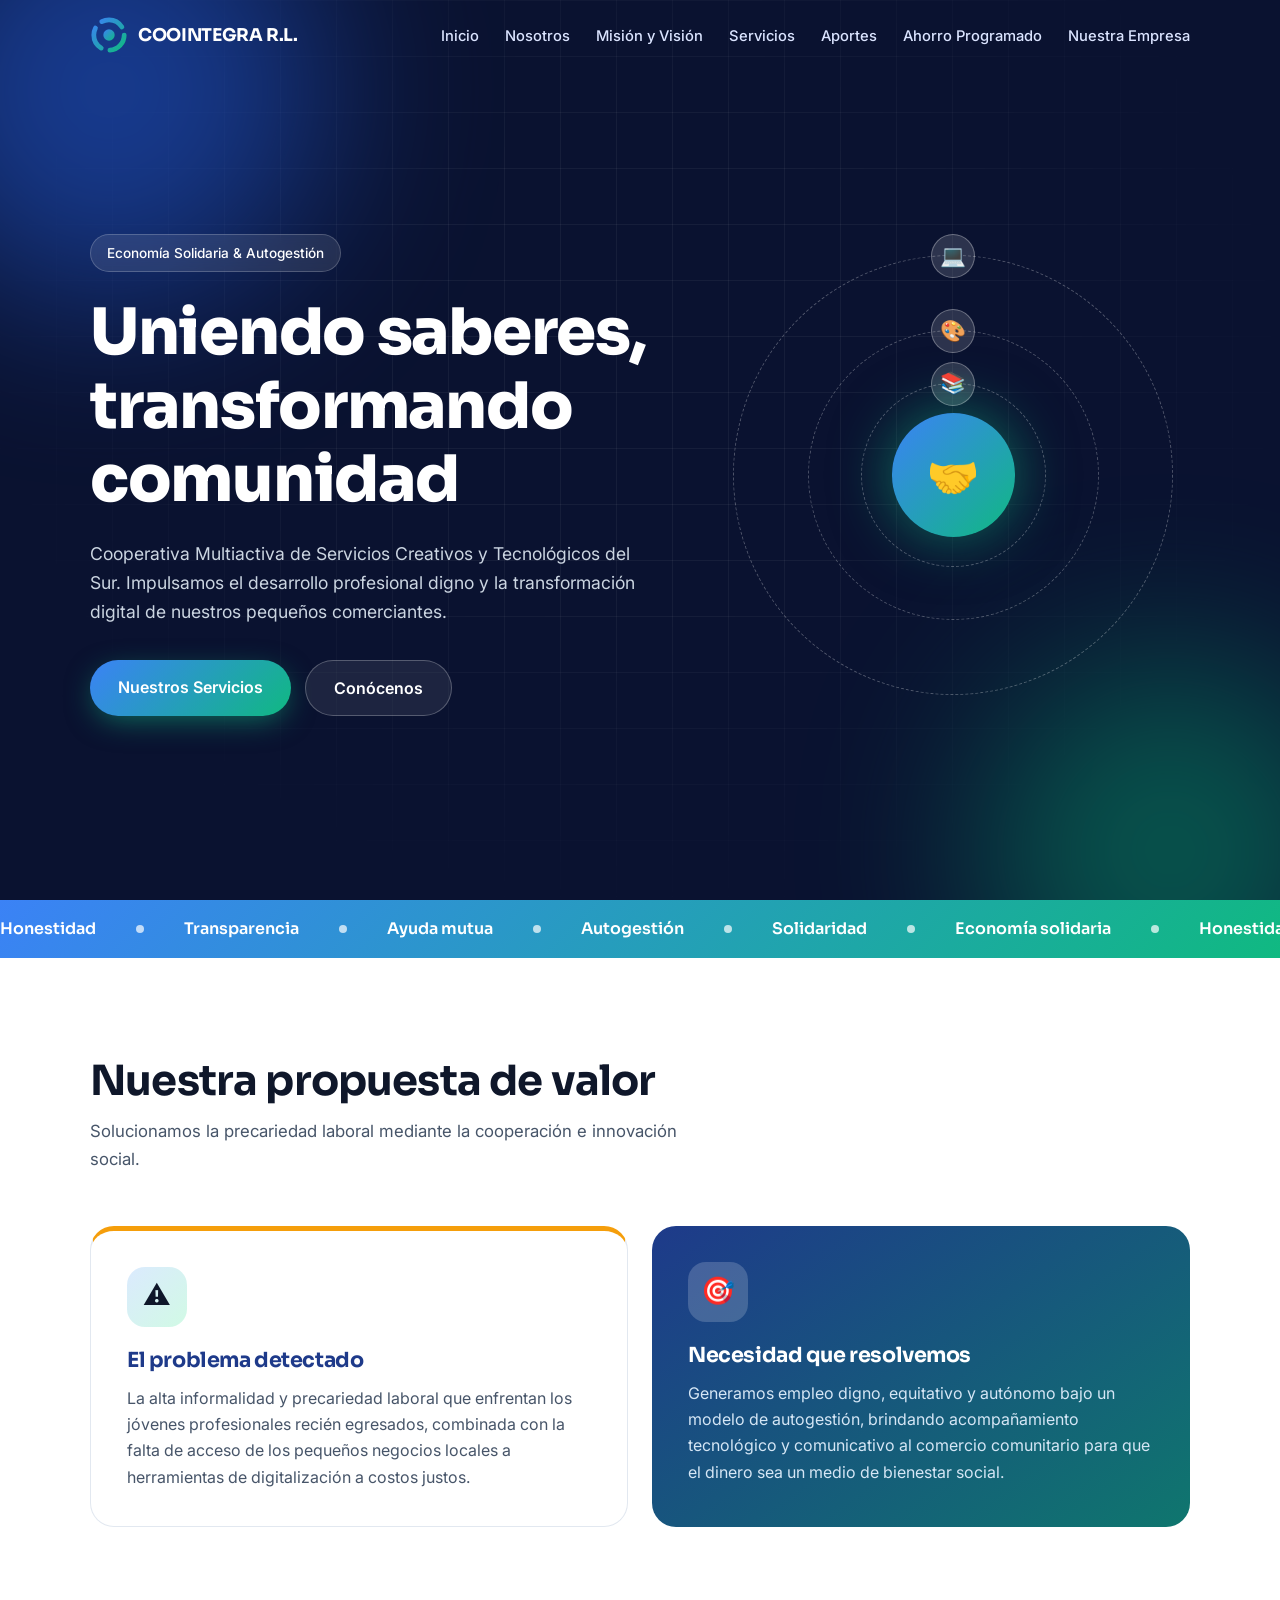
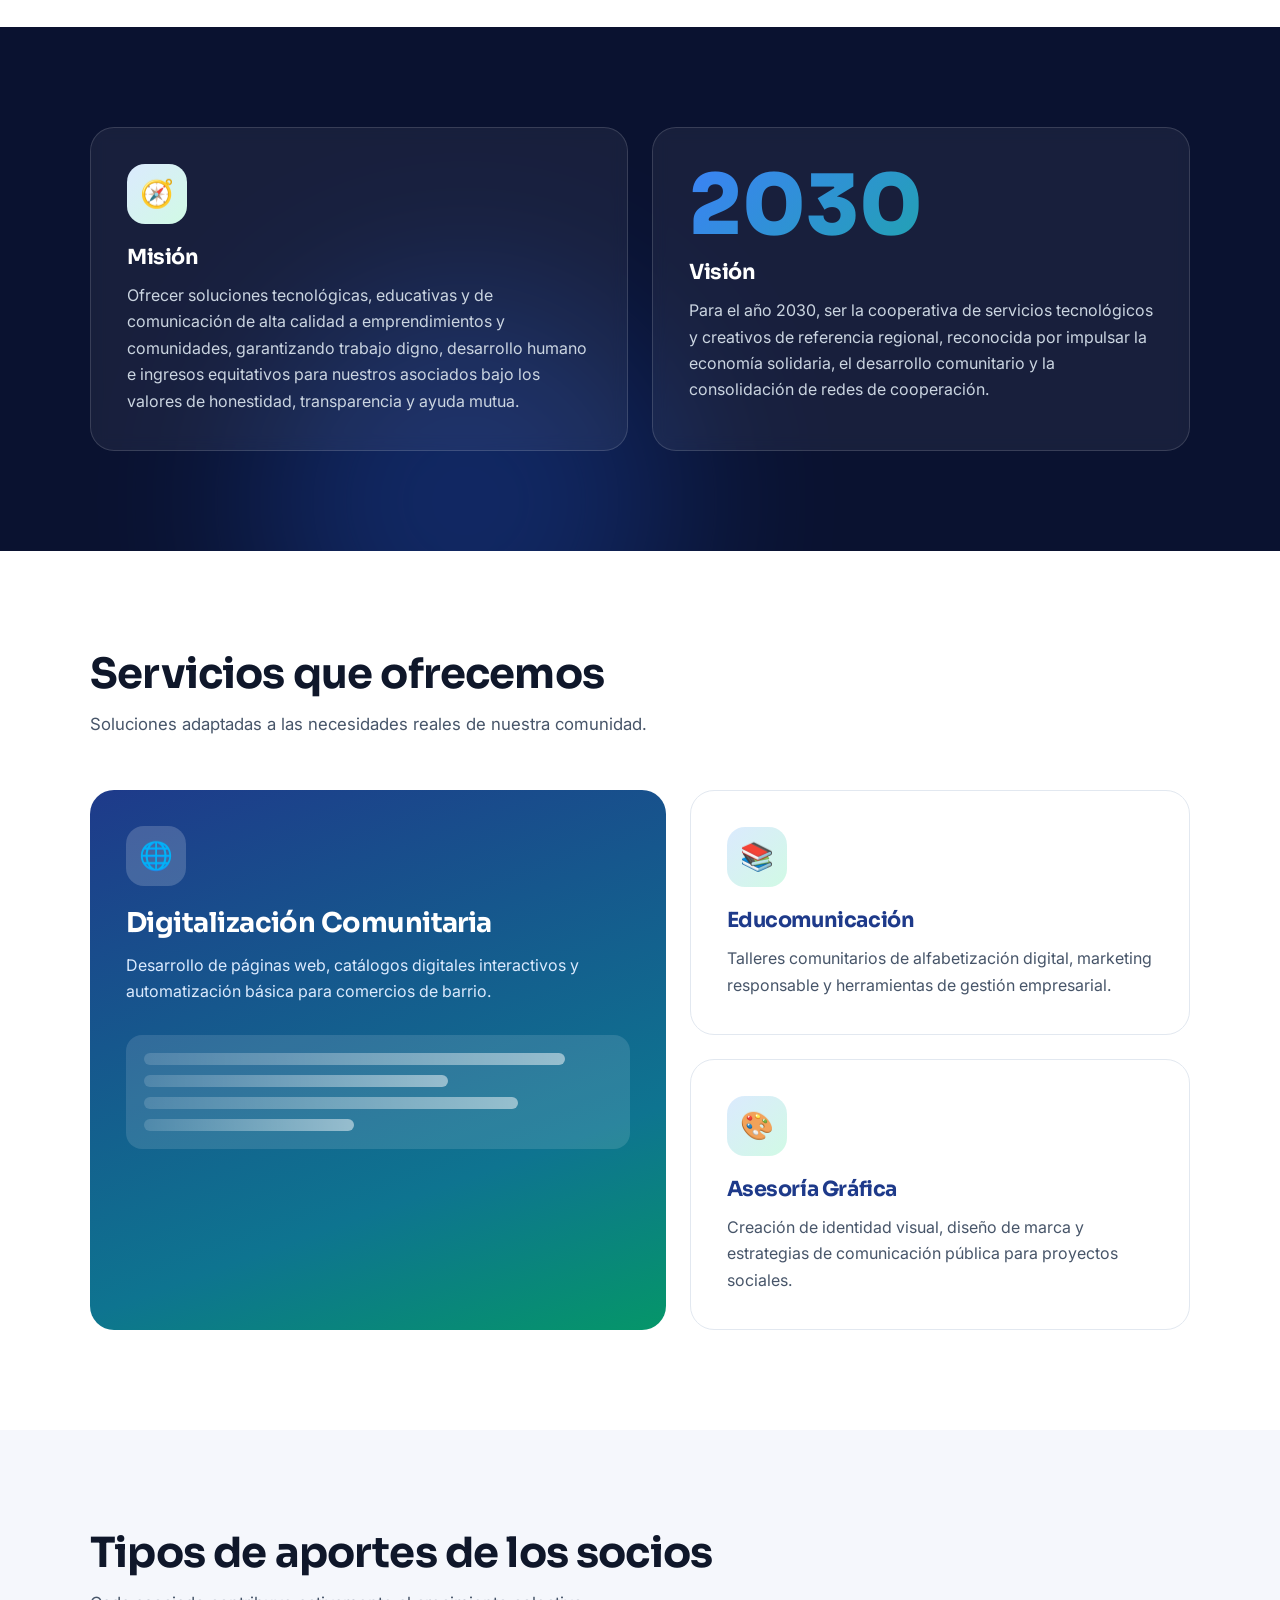
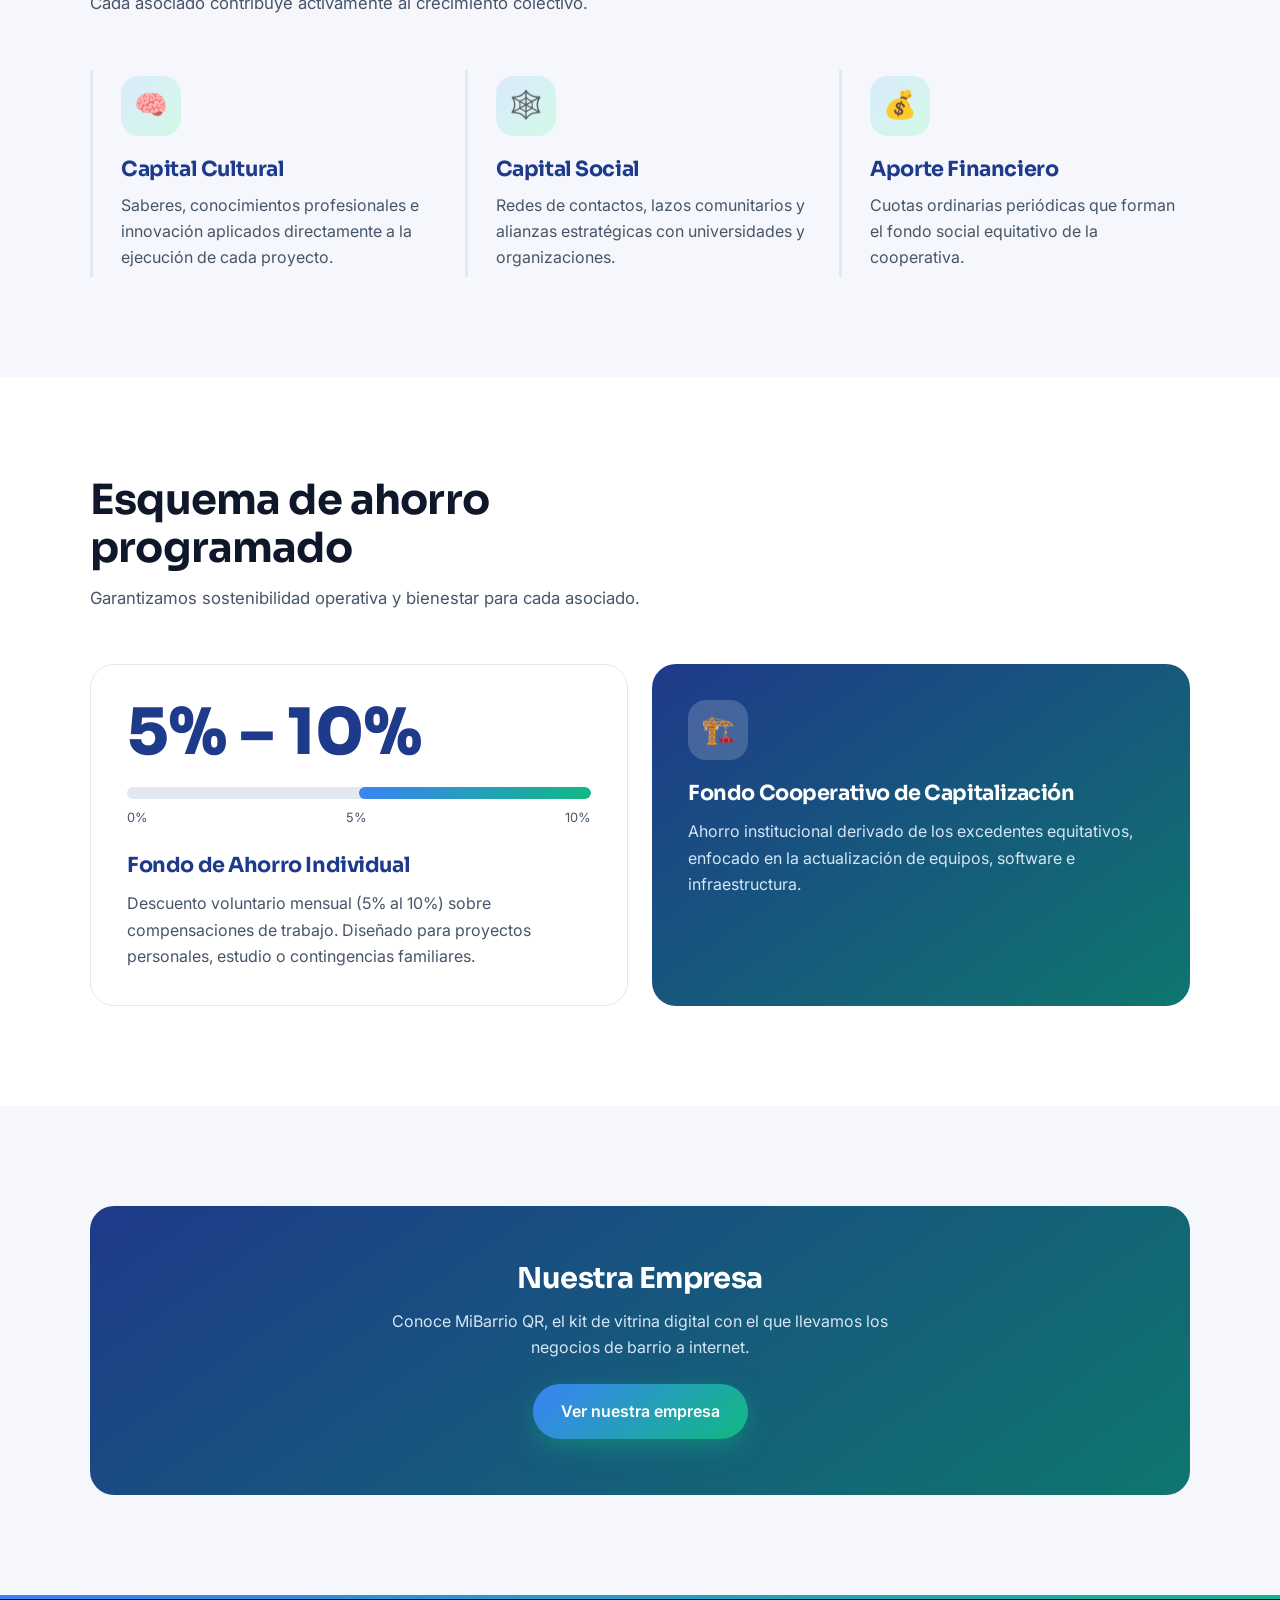
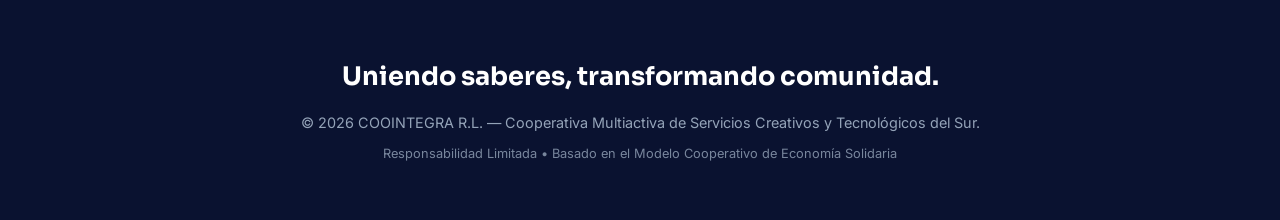
==== commit 06eb3afa: "Add files via upload Agrego página Nuestra Empresa" ====
--- a/index.html
+++ b/index.html
@@ -33,6 +33,7 @@
                     <li><a href="#servicios">Servicios</a></li>
                     <li><a href="#aportes">Aportes</a></li>
                     <li><a href="#ahorros">Ahorro Programado</a></li>
+                    <li><a href="empresa.html">Nuestra Empresa</a></li>
                 </ul>
             </nav>
         </div>
@@ -182,6 +183,16 @@
         </div>
     </section>
 
+        <section class="section bg-light">
+        <div class="container">
+            <div class="card card-solid" data-reveal style="text-align:center;padding:56px 28px">
+                <h3 style="font-size:1.8rem">Nuestra Empresa</h3>
+                <p style="max-width:560px;margin:0 auto">Conoce MiBarrio QR, el kit de vitrina digital con el que llevamos los negocios de barrio a internet.</p>
+                <a href="empresa.html" class="btn btn-primary" style="display:inline-block;margin-top:24px">Ver nuestra empresa</a>
+            </div>
+        </div>
+    </section>
+
     <footer class="footer">
         <div class="container">
             <p class="slogan">Uniendo saberes, transformando comunidad.</p>
@@ -190,18 +201,6 @@
         </div>
     </footer>
 
-    <script>
-        const d = document, nav = d.querySelector('.navbar'), btn = d.querySelector('.menu-btn'), bar = d.querySelector('.progress');
-        const io = new IntersectionObserver(es => es.forEach(e => { if (e.isIntersecting) { e.target.classList.add('in'); io.unobserve(e.target); } }), { threshold: .15 });
-        d.querySelectorAll('[data-reveal]').forEach(el => io.observe(el));
-        const setMenu = o => { nav.classList.toggle('open', o); btn.setAttribute('aria-expanded', o); };
-        btn.onclick = () => setMenu(!nav.classList.contains('open'));
-        d.querySelectorAll('.nav-links a').forEach(a => a.onclick = () => setMenu(false));
-        const onScroll = () => {
-            nav.classList.toggle('scrolled', scrollY > 20);
-            bar.style.transform = 'scaleX(' + scrollY / Math.max(1, d.documentElement.scrollHeight - innerHeight) + ')';
-        };
-        addEventListener('scroll', onScroll, { passive: true }); onScroll();
-    </script>
+    <script src="script.js"></script>
 </body>
 </html>
--- a/styles.css
+++ b/styles.css
@@ -167,3 +167,50 @@
     .up, [data-reveal] { opacity: 1 !important; }
     html { scroll-behavior: auto; }
 }
+
+/* ===== Nuestra Empresa ===== */
+.nav-links a.active { color: var(--fg2); }
+.nav-links a.active::after { transform: scaleX(1); }
+@media (max-width: 1100px) { .nav-links { gap: 14px; } .nav-links a { font-size: .82rem; } }
+
+/* Kit del producto (hero) */
+.kit-wrap { display: grid; place-items: center; }
+.kit { width: 74%; animation: bob 5s ease-in-out infinite; }
+.kit-card { background: linear-gradient(160deg, #dcc197, #b9946a); color: #3b2a14; border-radius: 22px; padding: 26px 24px; text-align: center; transform: rotate(-4deg); box-shadow: 0 40px 70px -25px rgba(0, 0, 0, .65); }
+.kit-card b { display: block; font-family: Sora, sans-serif; font-size: 1.15rem; }
+.kit-card small { font-size: .8rem; opacity: .85; }
+.kit-card svg { display: block; width: 72%; margin: 16px auto; padding: 10px; background: #fff; border-radius: 12px; fill: #2b1d0e; }
+.tag { position: absolute; padding: 8px 14px; border-radius: 99px; background: rgba(255, 255, 255, .14); border: 1px solid rgba(255, 255, 255, .3); backdrop-filter: blur(6px); font-size: .8rem; font-weight: 600; animation: drift 7s ease-in-out infinite; }
+.t1 { top: 6%; right: 0; }
+.t2 { bottom: 8%; left: 0; animation-delay: -3.5s; }
+@keyframes bob { 50% { transform: translateY(-14px); } }
+@keyframes drift { 50% { transform: translateY(10px); } }
+
+/* Cifras, tablas y gráfica */
+.stats { display: grid; gap: 20px; grid-template-columns: repeat(auto-fit, minmax(min(100%, 210px), 1fr)); }
+.stat { padding: 26px 22px; text-align: center; background: #fff; border: 1px solid var(--border); border-radius: 20px; }
+.stat strong { display: block; font-family: Sora, sans-serif; font-size: clamp(1.6rem, 3.2vw, 2.3rem); color: var(--primary); line-height: 1.2; }
+.stat span { color: var(--muted); font-size: .9rem; }
+.note { margin-top: 22px; color: var(--muted); max-width: 760px; }
+.scroll { overflow-x: auto; border-radius: 20px; border: 1px solid var(--border); }
+.tbl { width: 100%; min-width: 520px; border-collapse: collapse; background: #fff; }
+.tbl th, .tbl td { padding: 14px 18px; text-align: left; }
+.tbl th { background: var(--primary); color: #fff; font-size: .9rem; }
+.tbl td { border-top: 1px solid var(--border); color: var(--muted); transition: background .2s; }
+.tbl th:not(:first-child), .tbl td:not(:first-child) { text-align: right; }
+.tbl tbody tr:hover td { background: var(--bg-light); }
+.tbl .total td { background: #ecfdf5; color: var(--text); font-weight: 700; }
+.chart { display: flex; align-items: flex-end; gap: 18px; height: 240px; margin-top: 24px; padding: 20px 10px 0; border-bottom: 2px solid var(--border); }
+.chart div { flex: 1; height: 100%; display: flex; flex-direction: column; justify-content: flex-end; align-items: center; }
+.chart em { font-style: normal; font-weight: 600; font-size: .85rem; color: var(--primary); margin-bottom: 6px; }
+.chart i { display: block; width: 100%; max-width: 84px; height: 0; border-radius: 12px 12px 0 0; background: var(--grad); transition: height 1.3s var(--ease) .3s; }
+.in .chart i, html:not(.js) .chart i { height: var(--h); }
+.chart-x { display: flex; gap: 18px; padding: 8px 10px 0; color: var(--muted); font-size: .85rem; }
+.chart-x span { flex: 1; text-align: center; }
+
+@media (max-width: 900px) {
+    .nav-links { gap: 0; }
+    .nav-links a { font-size: .92rem; }
+    .nav-links a.active { color: var(--mint); }
+    .kit { width: 64%; }
+}
